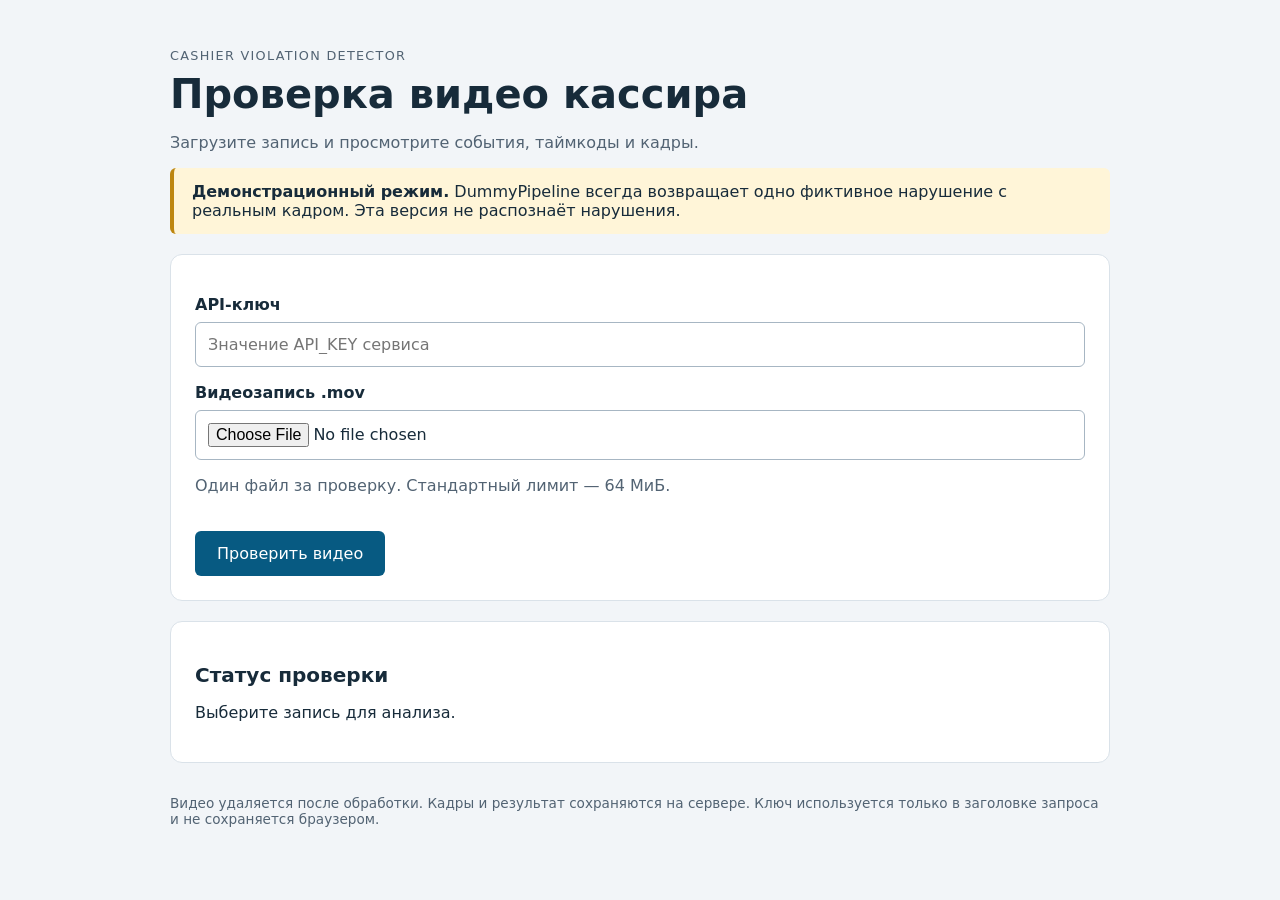
==== static/index.html @ dea16968 "Add cashier video analysis service scaffold and team roadmap" ====
<!doctype html>
<html lang="ru">
<head>
  <meta charset="utf-8">
  <meta name="viewport" content="width=device-width, initial-scale=1">
  <title>Проверка видео кассира</title>
  <style>
    :root { color-scheme: light; font-family: system-ui, sans-serif; color: #172b3a; background: #f2f5f8; }
    * { box-sizing: border-box; }
    body { margin: 0; }
    main { max-width: 980px; margin: 48px auto; padding: 0 20px; }
    h1 { margin: 8px 0; font-size: clamp(1.8rem, 4vw, 2.5rem); }
    h2 { font-size: 1.25rem; }
    .eyebrow { color: #526373; font-size: .8rem; letter-spacing: .1em; }
    .muted { color: #526373; }
    .notice { background: #fff5d8; padding: 14px 18px; border-left: 4px solid #bd8610; border-radius: 6px; }
    .panel, .violation { background: white; border: 1px solid #dae2e9; border-radius: 12px; padding: 24px; margin: 20px 0; }
    label { display: block; font-weight: 600; margin: 16px 0 8px; }
    input { width: 100%; font: inherit; padding: 12px; border: 1px solid #a7b6c3; border-radius: 6px; }
    input:focus, button:focus-visible { outline: 3px solid #79c5ef; outline-offset: 2px; }
    button { margin-top: 20px; background: #075a82; color: white; border: 0; border-radius: 6px; padding: 13px 22px; font: inherit; cursor: pointer; }
    button:disabled { opacity: .6; cursor: wait; }
    #status { white-space: pre-wrap; overflow-wrap: anywhere; }
    #status[data-kind="error"] { color: #a02424; }
    #status[data-kind="success"] { color: #186138; }
    .frames { display: grid; grid-template-columns: repeat(auto-fit, minmax(min(240px, 100%), 1fr)); gap: 14px; }
    figure { margin: 8px 0; }
    img { width: 100%; border-radius: 6px; display: block; background: #e9eef2; }
    figcaption { color: #526373; margin-top: 6px; font-size: .9rem; }
    .rule { padding: 12px; background: #f2f5f8; border-radius: 6px; overflow-wrap: anywhere; }
    .time { color: #075a82; font-variant-numeric: tabular-nums; }
    footer { margin: 32px 0; color: #526373; font-size: .85rem; }
  </style>
  <script src="/static/app.js" defer></script>
</head>
<body>
<main>
  <header>
    <div class="eyebrow">CASHIER VIOLATION DETECTOR</div>
    <h1>Проверка видео кассира</h1>
    <p class="muted">Загрузите запись и просмотрите события, таймкоды и кадры.</p>
  </header>
  <p class="notice"><strong>Демонстрационный режим.</strong> DummyPipeline всегда возвращает одно фиктивное нарушение с реальным кадром. Эта версия не распознаёт нарушения.</p>
  <form id="upload-form" class="panel">
    <label for="api-key">API-ключ</label>
    <input id="api-key" type="password" required autocomplete="off" placeholder="Значение API_KEY сервиса">
    <label for="video">Видеозапись .mov</label>
    <input id="video" type="file" accept=".mov,video/quicktime" required>
    <p class="muted">Один файл за проверку. Стандартный лимит — 64 МиБ.</p>
    <button id="submit" type="submit">Проверить видео</button>
  </form>
  <section class="panel" aria-live="polite" aria-atomic="true">
    <h2>Статус проверки</h2>
    <p id="status">Выберите запись для анализа.</p>
    <button id="retry" type="button" hidden>Продолжить проверку статуса</button>
  </section>
  <section id="result" hidden aria-label="Результат анализа">
    <h2 id="verdict"></h2>
    <div id="violations"></div>
  </section>
  <footer>Видео удаляется после обработки. Кадры и результат сохраняются на сервере. Ключ используется только в заголовке запроса и не сохраняется браузером.</footer>
</main>
</body>
</html>
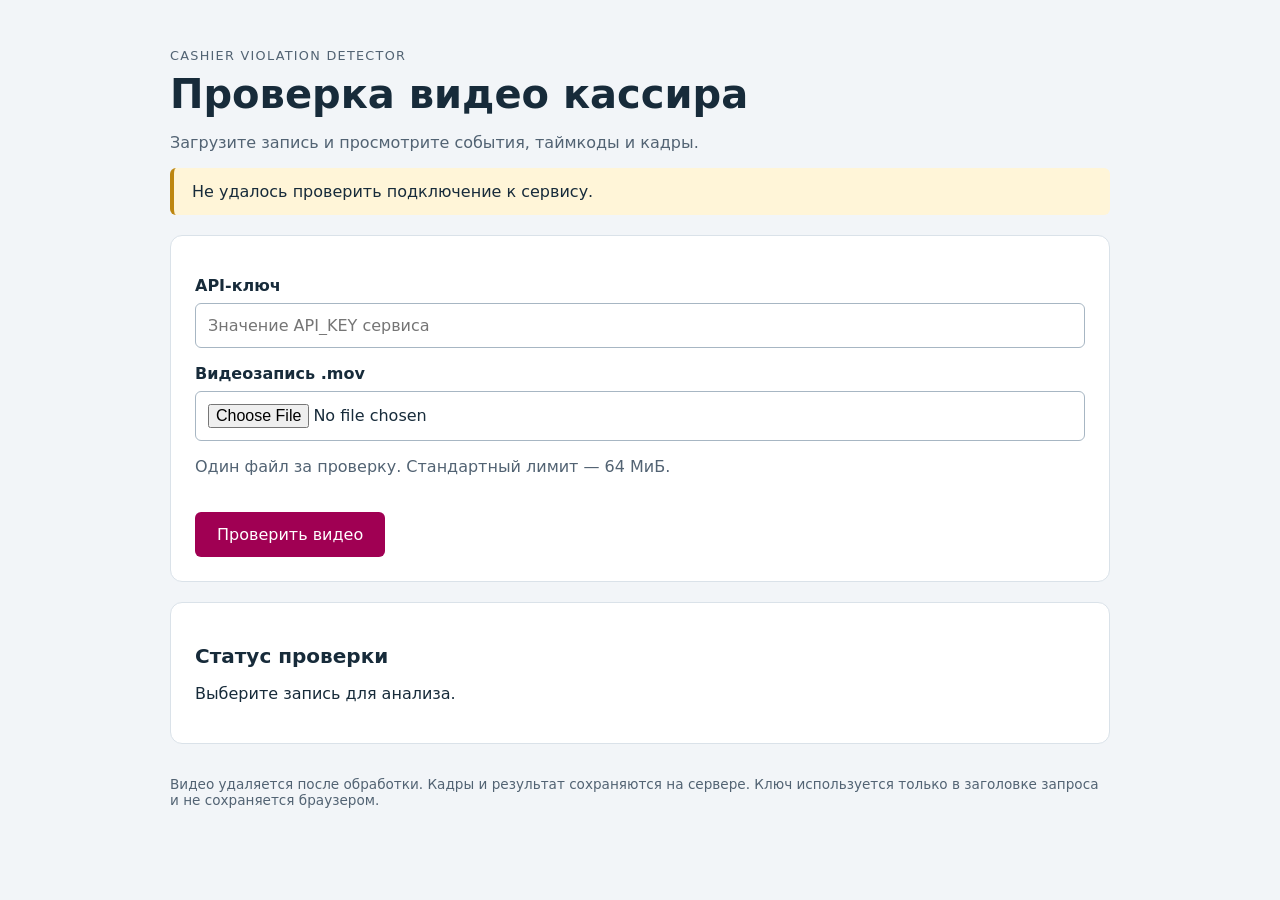
==== commit 863d0158: "Add local Qwen service, annotation UI, reviewed experiments and submission docs" ====
--- a/static/index.html
+++ b/static/index.html
@@ -18,7 +18,7 @@
     label { display: block; font-weight: 600; margin: 16px 0 8px; }
     input { width: 100%; font: inherit; padding: 12px; border: 1px solid #a7b6c3; border-radius: 6px; }
     input:focus, button:focus-visible { outline: 3px solid #79c5ef; outline-offset: 2px; }
-    button { margin-top: 20px; background: #075a82; color: white; border: 0; border-radius: 6px; padding: 13px 22px; font: inherit; cursor: pointer; }
+    button { margin-top: 20px; background: #a00053; color: white; border: 0; border-radius: 6px; padding: 13px 22px; font: inherit; cursor: pointer; }
     button:disabled { opacity: .6; cursor: wait; }
     #status { white-space: pre-wrap; overflow-wrap: anywhere; }
     #status[data-kind="error"] { color: #a02424; }
@@ -29,6 +29,10 @@
     figcaption { color: #526373; margin-top: 6px; font-size: .9rem; }
     .rule { padding: 12px; background: #f2f5f8; border-radius: 6px; overflow-wrap: anywhere; }
     .time { color: #075a82; font-variant-numeric: tabular-nums; }
+    video { display: block; width: 100%; max-height: 520px; background: #18212b; border-radius: 8px; }
+    .seek { margin: 6px 0; padding: 8px 12px; }
+    dialog { max-width: 95vw; max-height: 95vh; border: 0; border-radius: 12px; }
+    dialog img { max-height: 78vh; width: auto; max-width: 85vw; object-fit: contain; }
     footer { margin: 32px 0; color: #526373; font-size: .85rem; }
   </style>
   <script src="/static/app.js" defer></script>
@@ -40,7 +44,7 @@
     <h1>Проверка видео кассира</h1>
     <p class="muted">Загрузите запись и просмотрите события, таймкоды и кадры.</p>
   </header>
-  <p class="notice"><strong>Демонстрационный режим.</strong> DummyPipeline всегда возвращает одно фиктивное нарушение с реальным кадром. Эта версия не распознаёт нарушения.</p>
+  <p id="mode" class="notice" role="status">Подключение к сервису…</p>
   <form id="upload-form" class="panel">
     <label for="api-key">API-ключ</label>
     <input id="api-key" type="password" required autocomplete="off" placeholder="Значение API_KEY сервиса">
@@ -49,6 +53,11 @@
     <p class="muted">Один файл за проверку. Стандартный лимит — 64 МиБ.</p>
     <button id="submit" type="submit">Проверить видео</button>
   </form>
+  <section id="preview" class="panel" hidden>
+    <h2>Запись для проверки</h2>
+    <video id="player" controls preload="metadata" playsinline></video>
+    <p id="player-note" class="muted">Нажмите таймкод события, чтобы перейти к нему в записи.</p>
+  </section>
   <section class="panel" aria-live="polite" aria-atomic="true">
     <h2>Статус проверки</h2>
     <p id="status">Выберите запись для анализа.</p>
@@ -59,6 +68,7 @@
     <div id="violations"></div>
   </section>
   <footer>Видео удаляется после обработки. Кадры и результат сохраняются на сервере. Ключ используется только в заголовке запроса и не сохраняется браузером.</footer>
+  <dialog id="frame-dialog"><img id="full-frame" alt="Кадр доказательства"><form method="dialog"><button>Закрыть</button></form></dialog>
 </main>
 </body>
 </html>
